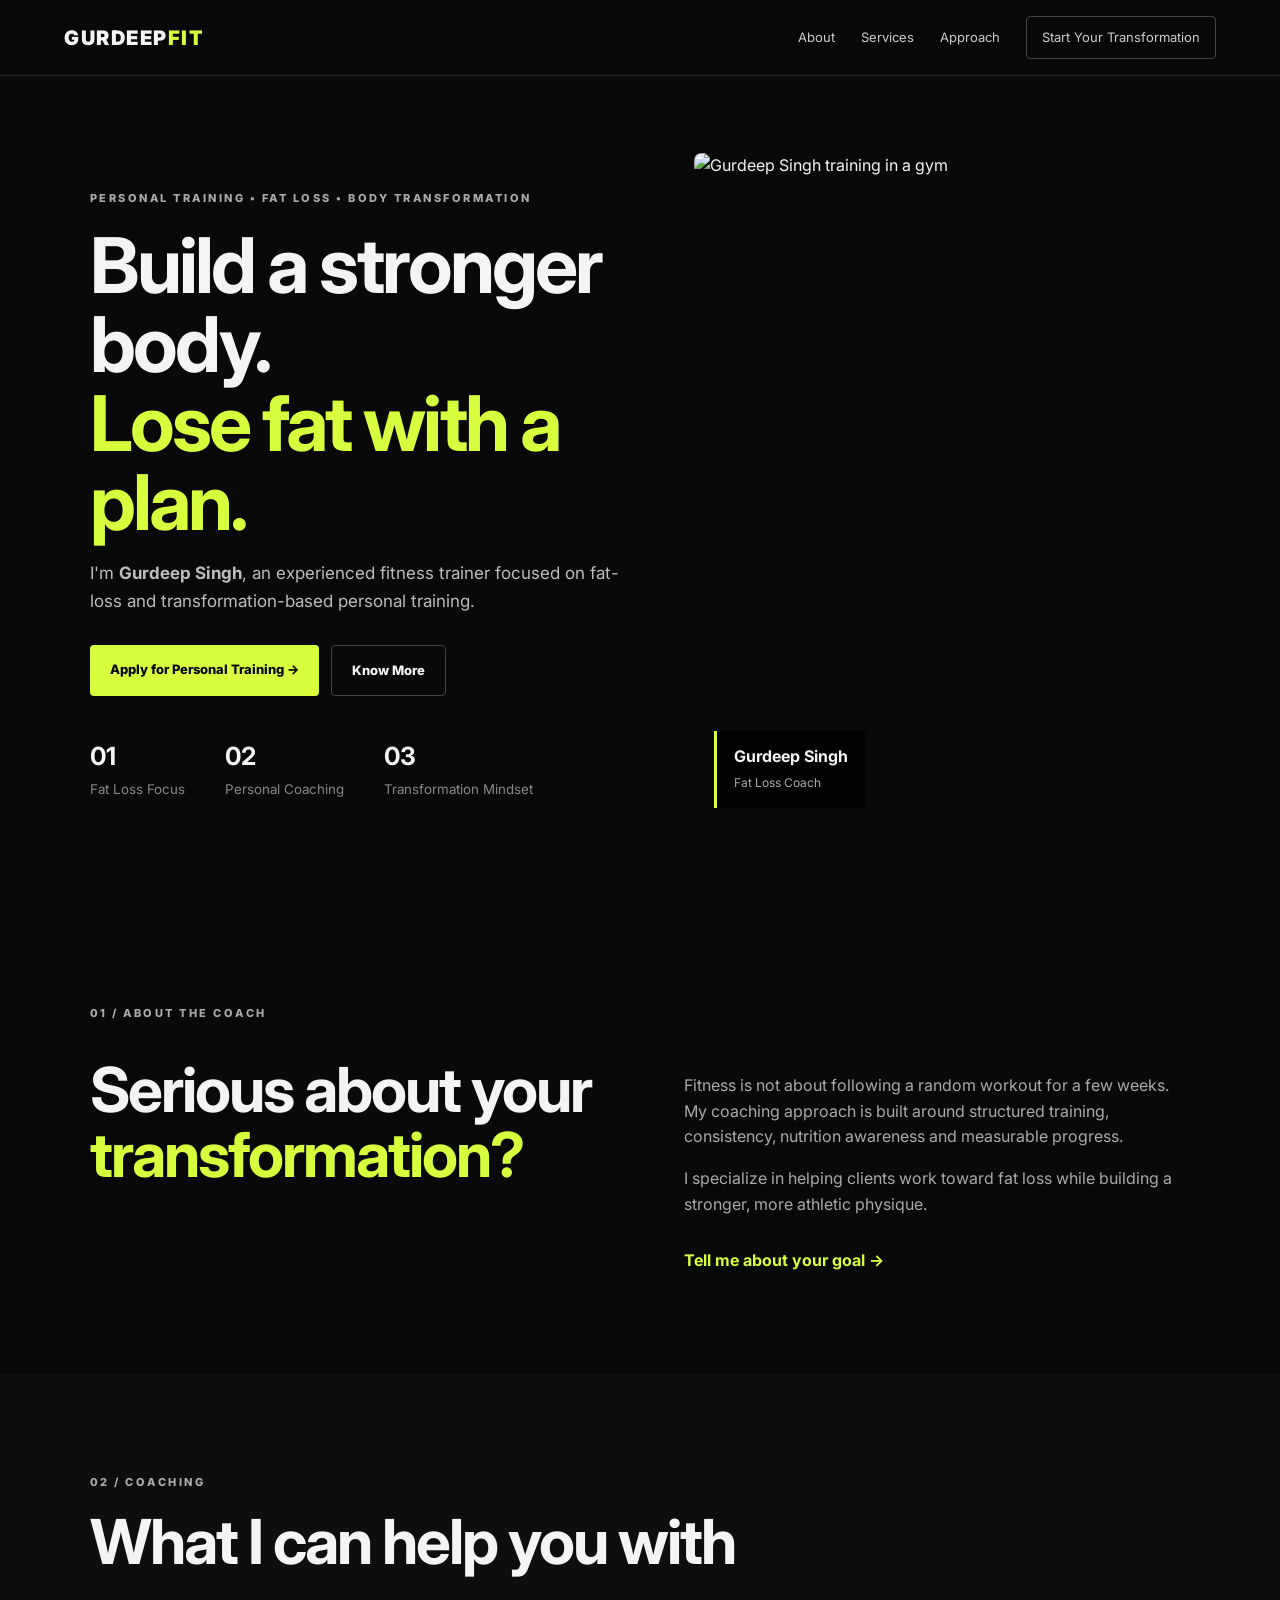
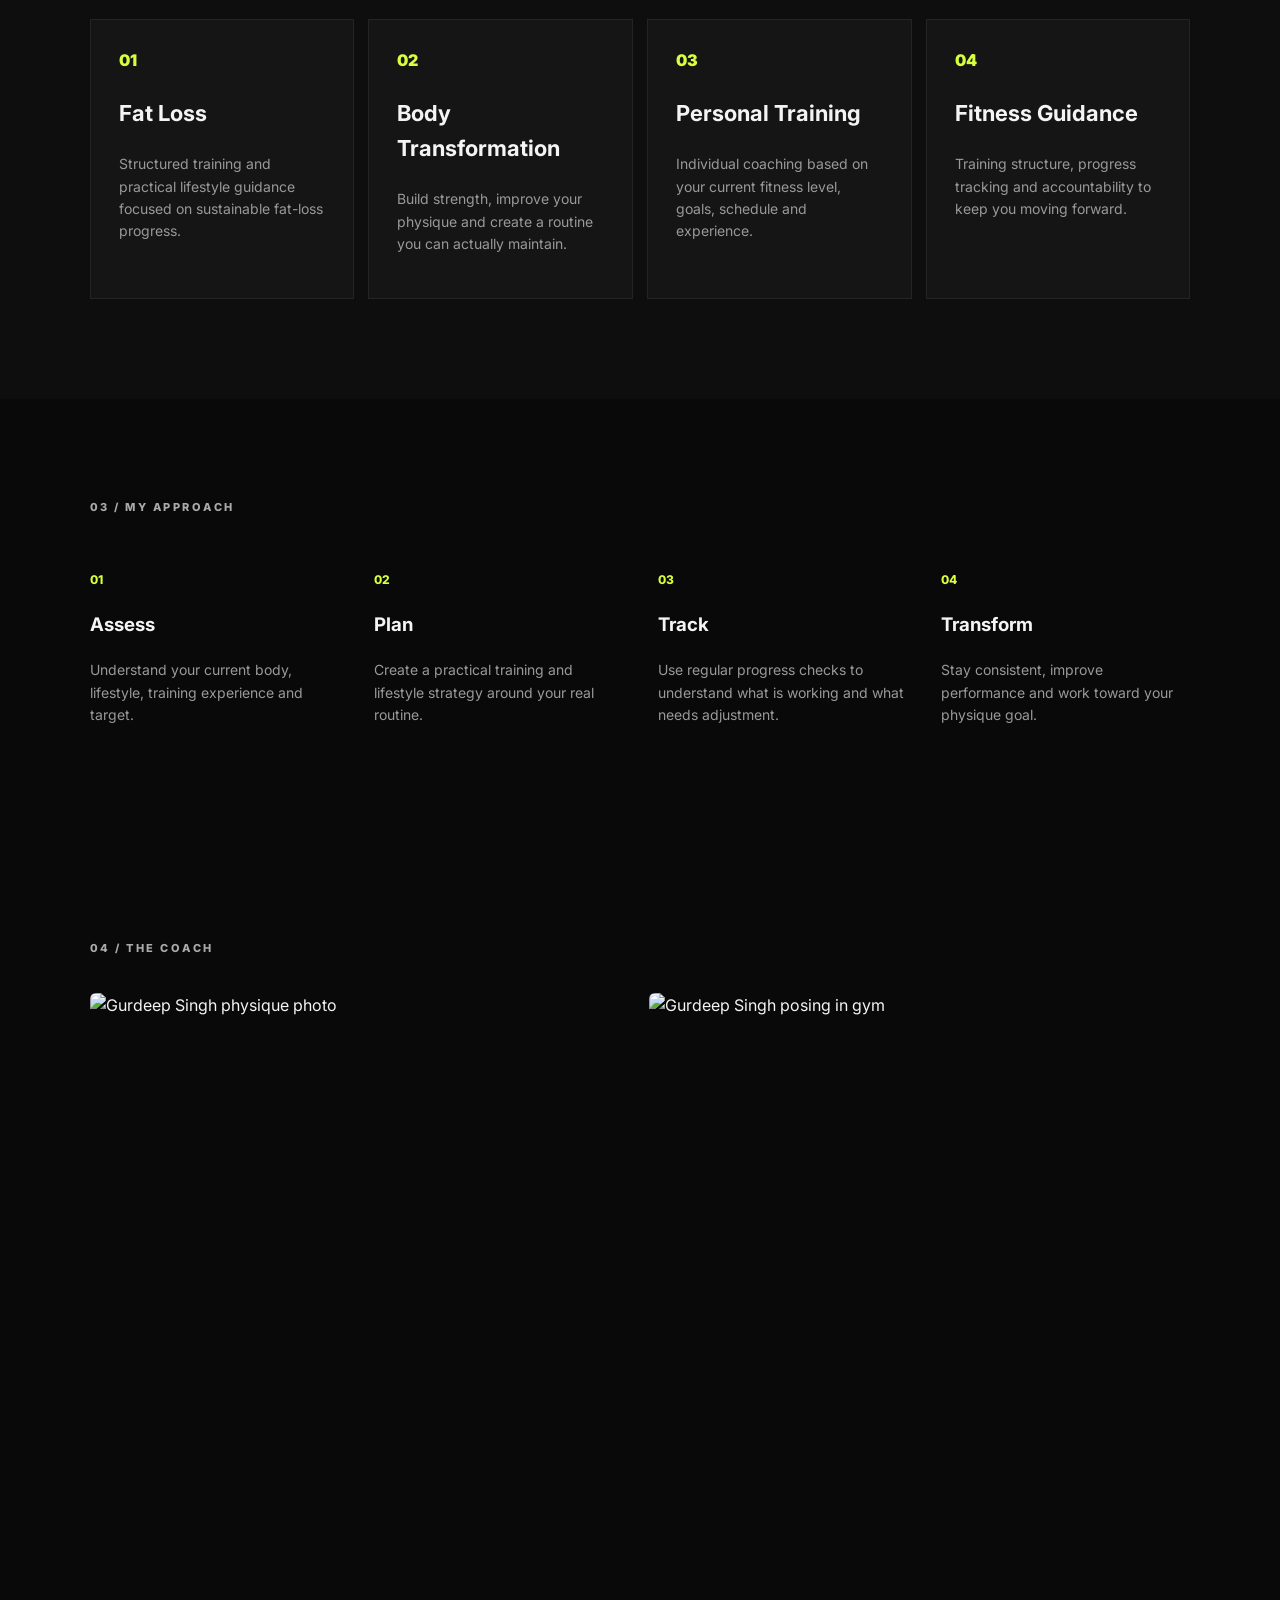
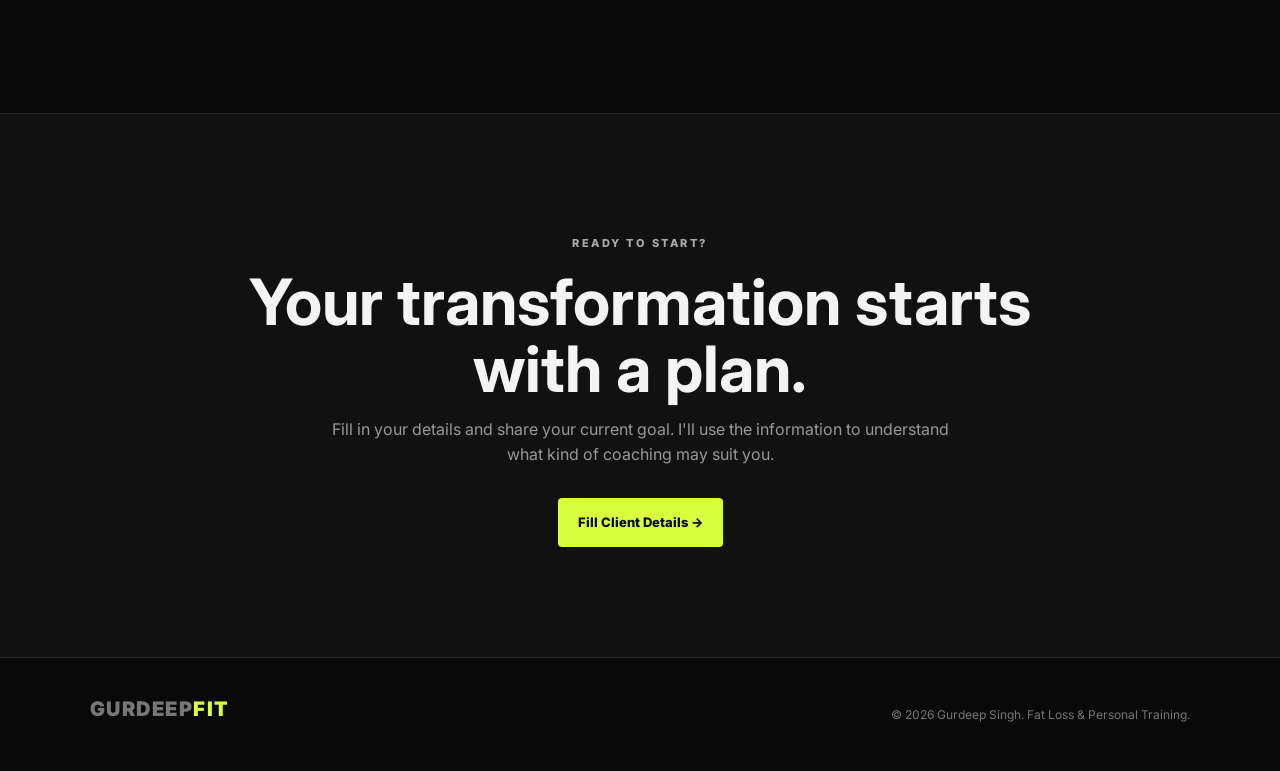
==== index.html @ 0eb1e45d "Add files via upload" ====
<!DOCTYPE html>
<html lang="en">
<head>
  <meta charset="UTF-8">
  <meta name="viewport" content="width=device-width, initial-scale=1.0">
  <title>Gurdeep Singh | Fat Loss & Personal Training</title>
  <meta name="description" content="Gurdeep Singh - experienced fitness trainer specializing in fat loss and body transformation coaching.">
  <link rel="stylesheet" href="style.css">
</head>
<body>
  <header class="nav">
    <a class="brand" href="index.html">GURDEEP<span>FIT</span></a>
    <nav>
      <a href="#about">About</a>
      <a href="#services">Services</a>
      <a href="#approach">Approach</a>
      <a class="nav-btn" href="client-form.html">Start Your Transformation</a>
    </nav>
  </header>

  <main>
    <section class="hero">
      <div class="hero-copy">
        <p class="eyebrow">PERSONAL TRAINING • FAT LOSS • BODY TRANSFORMATION</p>
        <h1>Build a stronger body.<br><span>Lose fat with a plan.</span></h1>
        <p class="lead">I'm <strong>Gurdeep Singh</strong>, an experienced fitness trainer focused on fat-loss and transformation-based personal training.</p>
        <div class="hero-buttons">
          <a class="btn primary" href="client-form.html">Apply for Personal Training →</a>
          <a class="btn ghost" href="#about">Know More</a>
        </div>
        <div class="stats">
          <div><b>01</b><small>Fat Loss Focus</small></div>
          <div><b>02</b><small>Personal Coaching</small></div>
          <div><b>03</b><small>Transformation Mindset</small></div>
        </div>
      </div>
      <div class="hero-photo">
        <img src="images/trainer-1.jpeg" alt="Gurdeep Singh training in a gym">
        <div class="photo-tag"><strong>Gurdeep Singh</strong><span>Fat Loss Coach</span></div>
      </div>
    </section>

    <section id="about" class="section about">
      <div class="section-label">01 / ABOUT THE COACH</div>
      <div class="two-col">
        <div>
          <h2>Serious about your <span>transformation?</span></h2>
        </div>
        <div>
          <p>Fitness is not about following a random workout for a few weeks. My coaching approach is built around structured training, consistency, nutrition awareness and measurable progress.</p>
          <p>I specialize in helping clients work toward fat loss while building a stronger, more athletic physique.</p>
          <a class="text-link" href="client-form.html">Tell me about your goal →</a>
        </div>
      </div>
    </section>

    <section id="services" class="section dark">
      <div class="section-label">02 / COACHING</div>
      <h2>What I can help you with</h2>
      <div class="cards">
        <article class="card"><div class="num">01</div><h3>Fat Loss</h3><p>Structured training and practical lifestyle guidance focused on sustainable fat-loss progress.</p></article>
        <article class="card"><div class="num">02</div><h3>Body Transformation</h3><p>Build strength, improve your physique and create a routine you can actually maintain.</p></article>
        <article class="card"><div class="num">03</div><h3>Personal Training</h3><p>Individual coaching based on your current fitness level, goals, schedule and experience.</p></article>
        <article class="card"><div class="num">04</div><h3>Fitness Guidance</h3><p>Training structure, progress tracking and accountability to keep you moving forward.</p></article>
      </div>
    </section>

    <section id="approach" class="section approach">
      <div class="section-label">03 / MY APPROACH</div>
      <div class="approach-grid">
        <div><span>01</span><h3>Assess</h3><p>Understand your current body, lifestyle, training experience and target.</p></div>
        <div><span>02</span><h3>Plan</h3><p>Create a practical training and lifestyle strategy around your real routine.</p></div>
        <div><span>03</span><h3>Track</h3><p>Use regular progress checks to understand what is working and what needs adjustment.</p></div>
        <div><span>04</span><h3>Transform</h3><p>Stay consistent, improve performance and work toward your physique goal.</p></div>
      </div>
    </section>

    <section class="gallery section">
      <div class="section-label">04 / THE COACH</div>
      <div class="gallery-grid">
        <img src="images/trainer-2.jpeg" alt="Gurdeep Singh physique photo">
        <img src="images/trainer-3.jpeg" alt="Gurdeep Singh posing in gym">
      </div>
    </section>

    <section class="cta">
      <p class="eyebrow">READY TO START?</p>
      <h2>Your transformation starts with a plan.</h2>
      <p>Fill in your details and share your current goal. I'll use the information to understand what kind of coaching may suit you.</p>
      <a class="btn primary" href="client-form.html">Fill Client Details →</a>
    </section>
  </main>

  <footer>
    <div class="brand">GURDEEP<span>FIT</span></div>
    <p>© 2026 Gurdeep Singh. Fat Loss & Personal Training.</p>
  </footer>
</body>
</html>
---- style.css ----
@import url('https://fonts.googleapis.com/css2?family=Inter:wght@400;500;600;700;800;900&display=swap');
:root{--bg:#090909;--card:#121212;--text:#f4f4f4;--muted:#a6a6a6;--line:#262626;--accent:#d8ff3e}
*{box-sizing:border-box}html{scroll-behavior:smooth}body{margin:0;background:var(--bg);color:var(--text);font-family:Inter,Arial,sans-serif;line-height:1.6}a{color:inherit;text-decoration:none}.nav{height:76px;display:flex;align-items:center;justify-content:space-between;padding:0 5%;border-bottom:1px solid var(--line);position:sticky;top:0;background:rgba(9,9,9,.92);backdrop-filter:blur(12px);z-index:10}.brand{font-weight:900;letter-spacing:1.5px;font-size:20px}.brand span,h1 span,h2 span{color:var(--accent)}nav{display:flex;align-items:center;gap:26px;font-size:13px;color:#ccc}.nav-btn{border:1px solid #444;padding:10px 15px;border-radius:4px}.hero{min-height:calc(100vh - 76px);display:grid;grid-template-columns:1.05fr .95fr;gap:5%;align-items:center;padding:6% 7%;max-width:1500px;margin:auto}.eyebrow,.section-label{font-size:11px;letter-spacing:2.5px;color:#aaa;font-weight:800}.hero h1{font-size:clamp(42px,6vw,82px);line-height:1.03;letter-spacing:-3px;margin:18px 0}.lead{font-size:17px;color:#bdbdbd;max-width:610px}.hero-photo{height:min(680px,75vh);position:relative;overflow:hidden;border-radius:8px}.hero-photo img{width:100%;height:100%;object-fit:cover;object-position:center 25%;filter:saturate(.9)}.photo-tag{position:absolute;bottom:20px;left:20px;background:rgba(0,0,0,.78);padding:13px 17px;border-left:3px solid var(--accent)}.photo-tag strong{display:block}.photo-tag span{font-size:12px;color:#aaa}.hero-buttons{display:flex;gap:12px;margin:30px 0}.btn{display:inline-block;padding:14px 20px;border-radius:4px;font-weight:800;font-size:13px;cursor:pointer;border:0}.primary{background:var(--accent);color:#080808}.ghost{border:1px solid #444}.stats{display:flex;gap:40px;margin-top:40px}.stats b{display:block;font-size:25px}.stats small{color:#888}.section{padding:100px 7%;max-width:1500px;margin:auto}.two-col{display:grid;grid-template-columns:1fr 1fr;gap:8%;margin-top:35px}.section h2{font-size:clamp(35px,5vw,62px);line-height:1.05;letter-spacing:-2px;margin:0}.two-col p{color:#aaa}.text-link{display:inline-block;margin-top:15px;color:var(--accent);font-weight:700}.dark{max-width:none;background:#0e0e0e}.dark>h2,.dark>.section-label,.cards{max-width:1300px;margin-left:auto;margin-right:auto}.dark>h2{margin-top:18px;margin-bottom:45px}.cards{display:grid;grid-template-columns:repeat(4,1fr);gap:14px}.card{background:#151515;border:1px solid #242424;padding:28px;min-height:260px}.num{color:var(--accent);font-weight:900}.card h3{font-size:22px}.card p,.approach-grid p{color:#999;font-size:14px}.approach-grid{display:grid;grid-template-columns:repeat(4,1fr);gap:35px;margin-top:50px}.approach-grid span{font-size:12px;color:var(--accent);font-weight:800}.gallery-grid{display:grid;grid-template-columns:1fr 1fr;gap:18px;margin-top:35px}.gallery-grid img{width:100%;height:620px;object-fit:cover;border-radius:6px}.cta{text-align:center;padding:110px 7%;background:#111;border-top:1px solid var(--line);border-bottom:1px solid var(--line)}.cta h2{font-size:clamp(38px,5vw,70px);line-height:1.05;max-width:850px;margin:15px auto}.cta p:not(.eyebrow){max-width:620px;color:#999;margin:0 auto 30px}footer{padding:35px 7%;display:flex;justify-content:space-between;color:#777;font-size:12px}.form-page{background:#0b0b0b}.back{font-size:13px;color:#aaa}.form-wrap{max-width:950px;margin:auto;padding:80px 25px}.form-intro{max-width:700px;margin-bottom:50px}.form-intro h1{font-size:clamp(42px,7vw,70px);line-height:1;margin:15px 0}.form-intro>p:last-child{color:#999}.form-section{background:#111;border:1px solid #242424;padding:30px;margin-bottom:15px}.form-section h2{font-size:18px;margin:0 0 25px}.form-grid{display:grid;grid-template-columns:1fr 1fr;gap:18px}label{display:flex;flex-direction:column;gap:7px;font-size:12px;color:#aaa;font-weight:700}.full{margin-top:18px}input,select,textarea{width:100%;background:#0a0a0a;border:1px solid #303030;color:#eee;border-radius:4px;padding:13px;font:inherit;font-size:14px;outline:none}input:focus,select:focus,textarea:focus{border-color:var(--accent)}textarea{resize:vertical}.consent{padding:20px 0;color:#888}.consent label{display:block}.consent input{width:auto;margin-right:8px}.submit{width:100%;font-size:14px}.success{margin-top:20px;padding:20px;border:1px solid #46551b;background:#151a0b}.success h3{margin:0;color:var(--accent)}.success p{color:#aaa;font-size:13px}@media(max-width:850px){nav>a:not(.nav-btn){display:none}.hero{grid-template-columns:1fr;padding-top:45px}.hero-photo{height:520px;order:-1}.hero h1{letter-spacing:-2px}.two-col,.gallery-grid{grid-template-columns:1fr}.cards{grid-template-columns:1fr 1fr}.approach-grid{grid-template-columns:1fr 1fr}.gallery-grid img{height:500px}}@media(max-width:560px){.nav{padding:0 5%}.nav-btn{padding:8px 10px;font-size:11px}.hero{padding:35px 5%}.hero-photo{height:480px}.stats{gap:18px}.stats small{font-size:10px}.section{padding:75px 5%}.cards,.approach-grid,.form-grid{grid-template-columns:1fr}.gallery-grid img{height:450px}.form-wrap{padding:55px 16px}.form-section{padding:20px}footer{display:block}.cta{padding:80px 5%}}
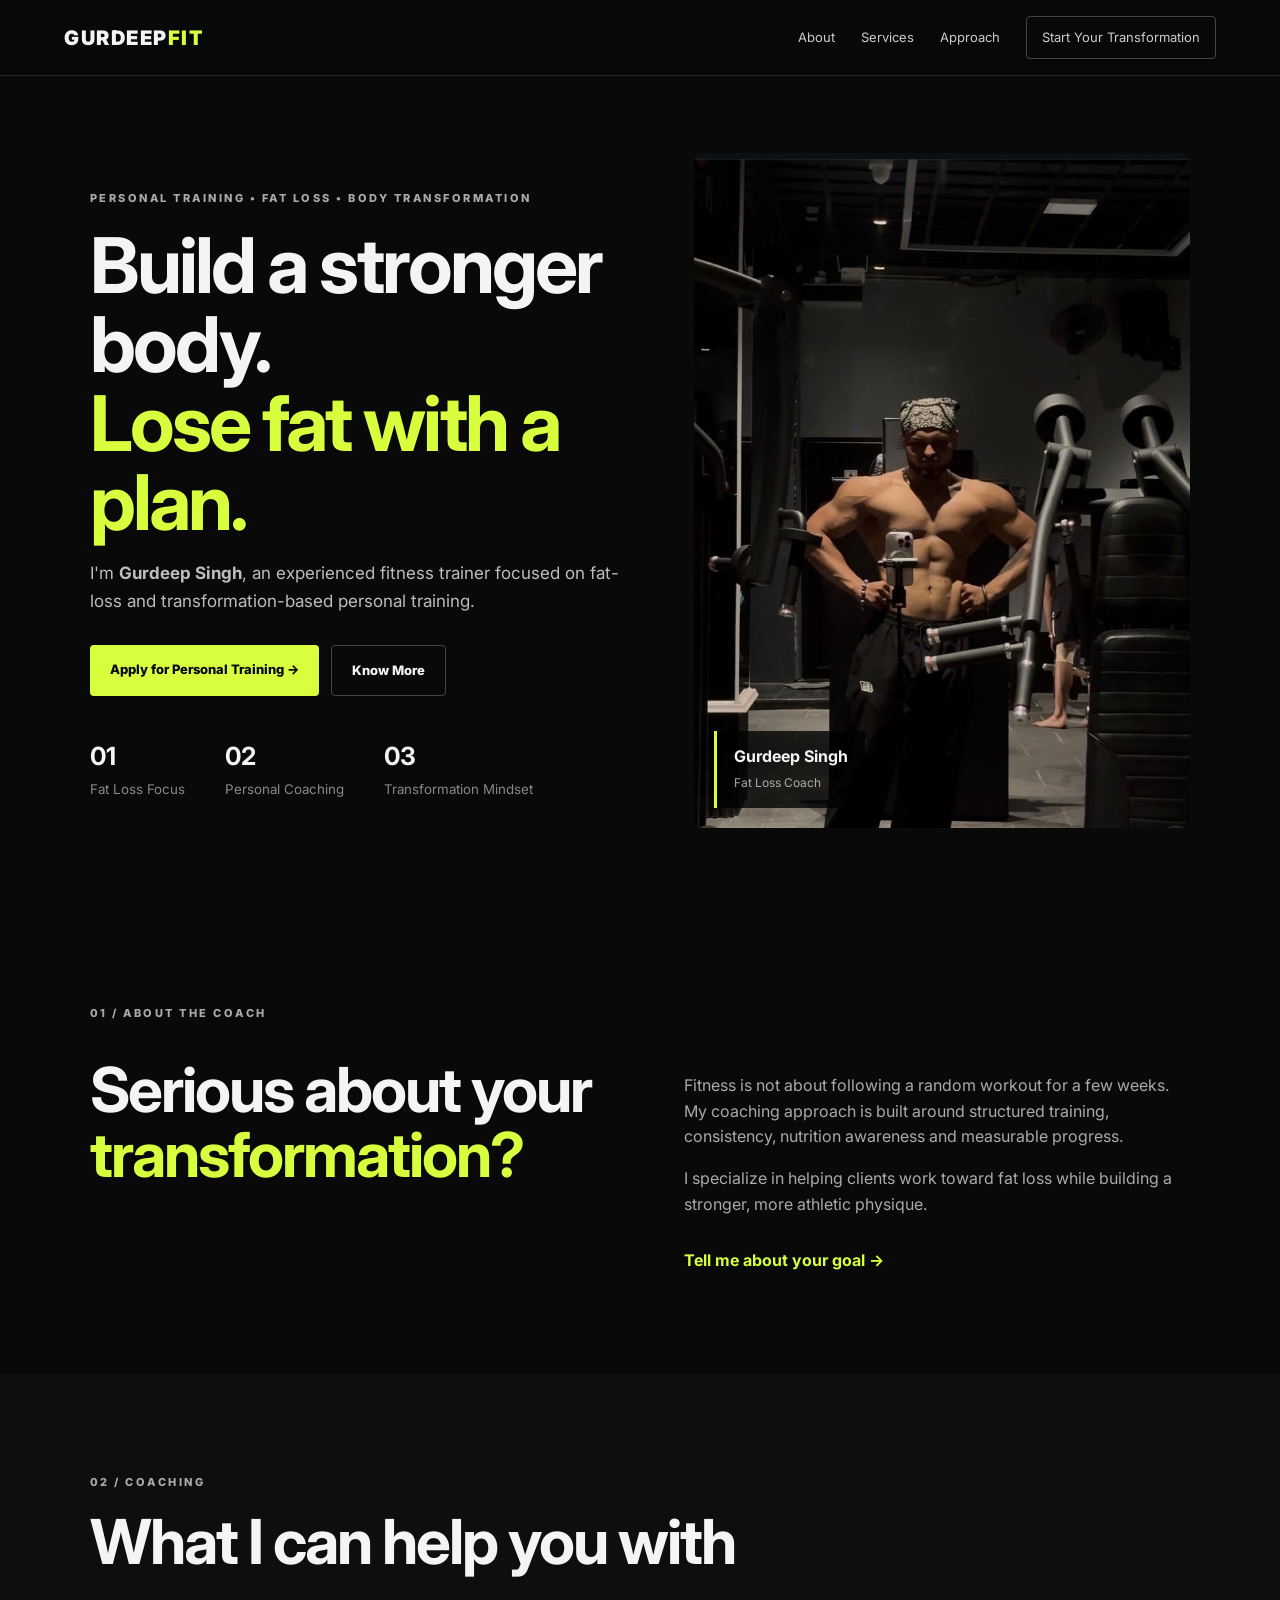
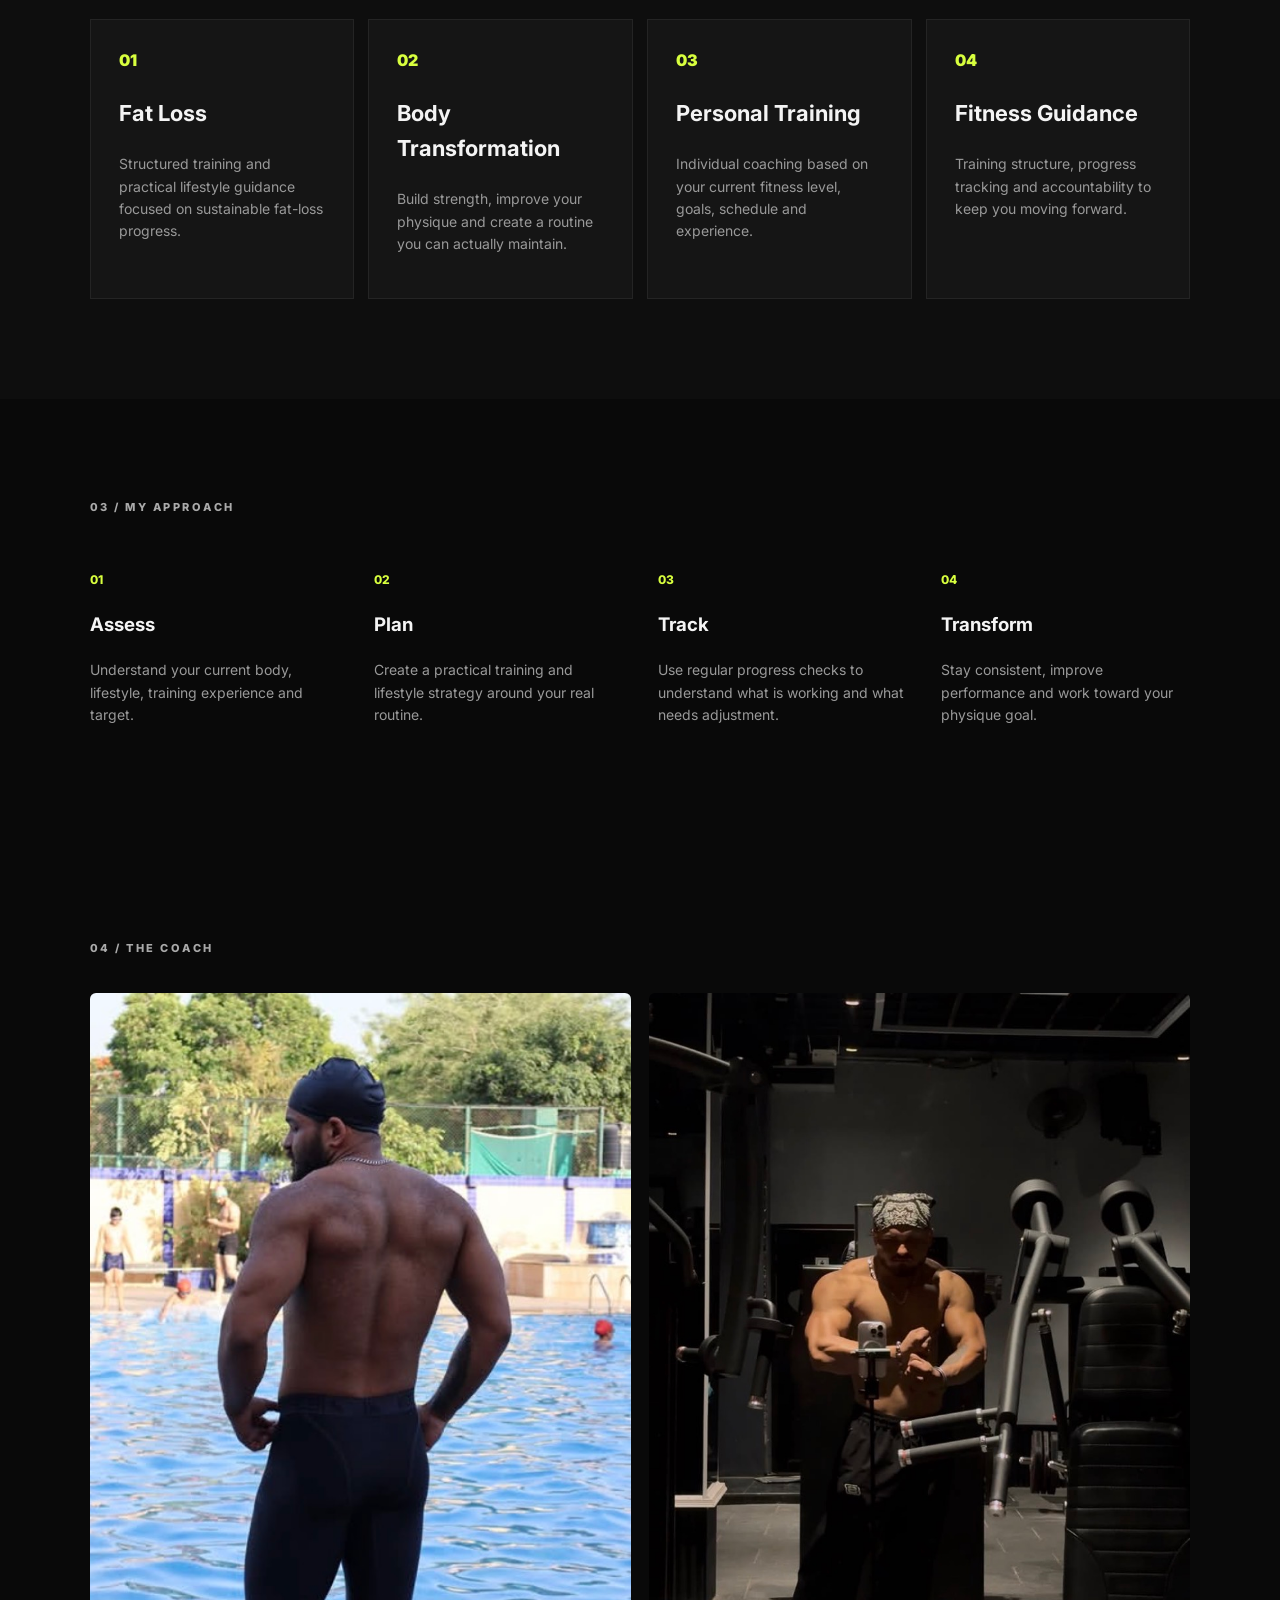
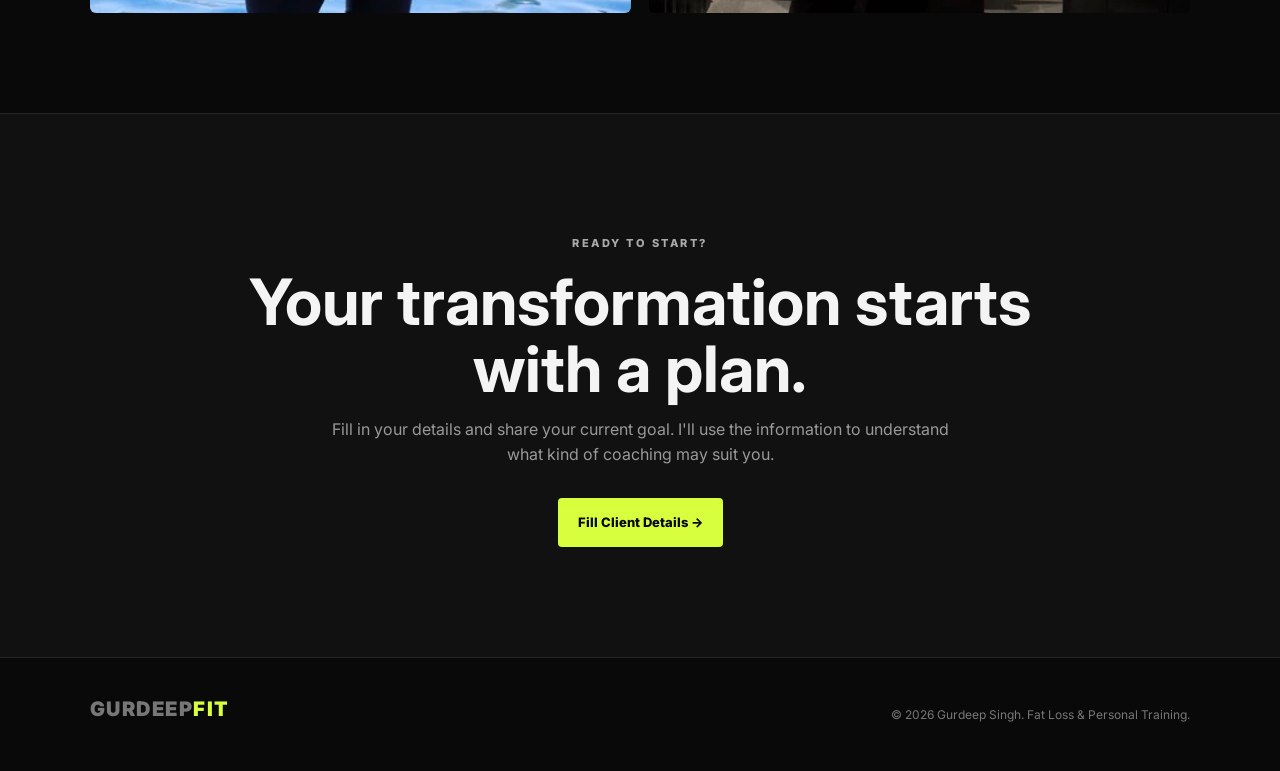
==== commit f7e79f49: "Update index.html" ====
--- a/index.html
+++ b/index.html
@@ -35,7 +35,7 @@
         </div>
       </div>
       <div class="hero-photo">
-        <img src="images/trainer-1.jpeg" alt="Gurdeep Singh training in a gym">
+        <img src="trainer-1.jpeg" alt="Gurdeep Singh training in a gym">
         <div class="photo-tag"><strong>Gurdeep Singh</strong><span>Fat Loss Coach</span></div>
       </div>
     </section>
@@ -78,8 +78,8 @@
     <section class="gallery section">
       <div class="section-label">04 / THE COACH</div>
       <div class="gallery-grid">
-        <img src="images/trainer-2.jpeg" alt="Gurdeep Singh physique photo">
-        <img src="images/trainer-3.jpeg" alt="Gurdeep Singh posing in gym">
+        <img src="trainer-2.jpeg" alt="Gurdeep Singh physique photo">
+        <img src="trainer-3.jpeg" alt="Gurdeep Singh posing in gym">
       </div>
     </section>
 
